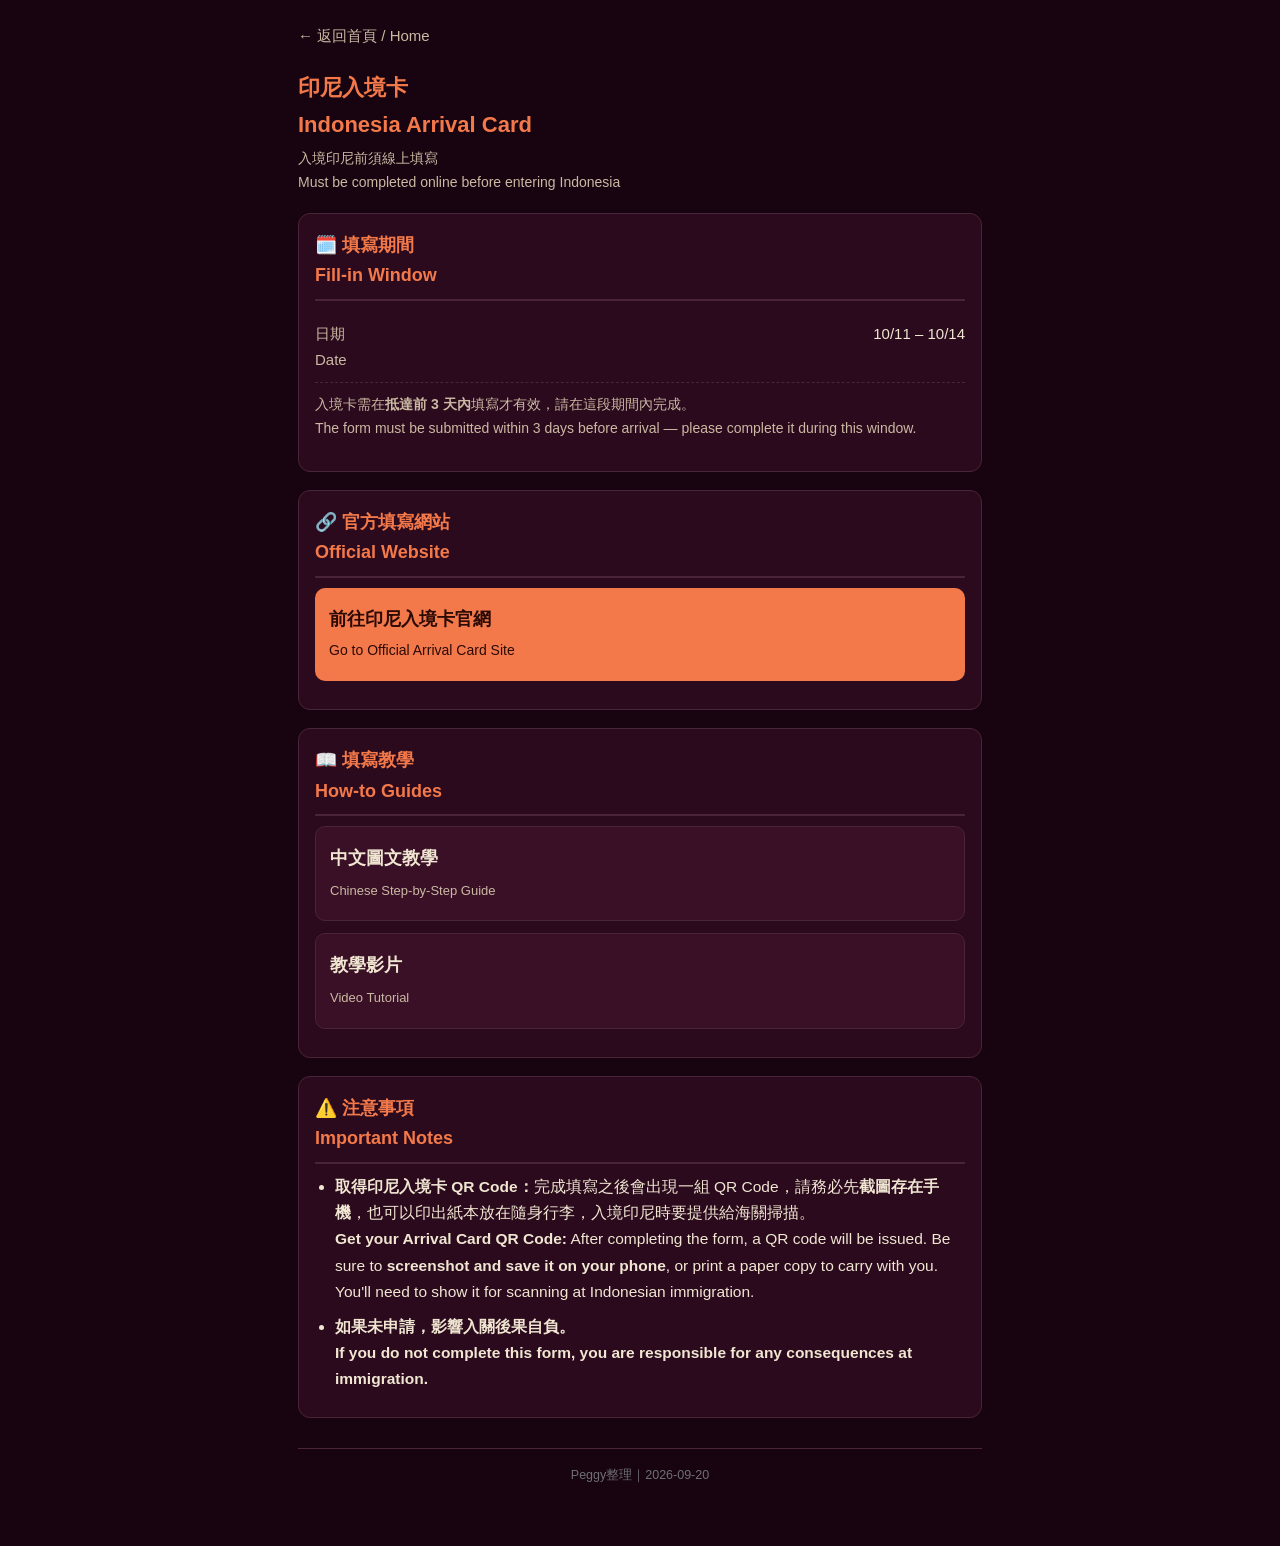
==== arrival-card.html @ 00fba7dc "Add files via upload" ====
<!DOCTYPE html>
<html lang="zh-Hant">
<head>
<meta charset="UTF-8">
<meta name="viewport" content="width=device-width, initial-scale=1, viewport-fit=cover">
<title>印尼入境卡 Arrival Card｜Tainan City FC</title>
<meta name="theme-color" content="#170410">
<link rel="manifest" href="manifest.json">
<link rel="apple-touch-icon" href="icons/icon-180.png">
<link rel="icon" href="icons/icon-32.png">
<link rel="stylesheet" href="styles.css">
</head>
<body>
<div class="container">
  <a class="back-link" href="index.html">返回首頁 / Home</a>
  <div class="page-title">印尼入境卡<br>Indonesia Arrival Card</div>
  <div class="page-sub">入境印尼前須線上填寫<br>Must be completed online before entering Indonesia</div>

  <div class="card">
    <h2>🗓️ 填寫期間<br>Fill-in Window</h2>
    <div class="flight-row"><div class="flabel">日期<br>Date</div><div class="fval">10/11 – 10/14</div></div>
    <p style="font-size:14px;color:var(--text-dim);margin-top:10px;">
      入境卡需在<b>抵達前 3 天內</b>填寫才有效，請在這段期間內完成。<br>
      The form must be submitted within 3 days before arrival — please complete it during this window.
    </p>
  </div>

  <div class="card">
    <h2>🔗 官方填寫網站<br>Official Website</h2>
    <a class="btn btn-primary" href="https://allindonesia.imigrasi.go.id/" target="_blank" rel="noopener">
      前往印尼入境卡官網<br><span style="font-size:14px;font-weight:400;">Go to Official Arrival Card Site</span>
    </a>
  </div>

  <div class="card">
    <h2>📖 填寫教學<br>How-to Guides</h2>
    <a class="btn btn-secondary" href="https://ianchen.life/indonesia-arrival-card/" target="_blank" rel="noopener">
      中文圖文教學<br><span style="font-size:13px;font-weight:400;color:var(--text-dim);">Chinese Step-by-Step Guide</span>
    </a>
    <a class="btn btn-secondary" href="https://www.youtube.com/watch?v=jlGn-RZM89Q" target="_blank" rel="noopener">
      教學影片<br><span style="font-size:13px;font-weight:400;color:var(--text-dim);">Video Tutorial</span>
    </a>
  </div>

  <div class="card">
    <h2>⚠️ 注意事項<br>Important Notes</h2>
    <ul class="notice-list">
      <li><b>取得印尼入境卡 QR Code：</b>完成填寫之後會出現一組 QR Code，請務必先<b>截圖存在手機</b>，也可以印出紙本放在隨身行李，入境印尼時要提供給海關掃描。<br>
        <b>Get your Arrival Card QR Code:</b> After completing the form, a QR code will be issued. Be sure to <b>screenshot and save it on your phone</b>, or print a paper copy to carry with you. You'll need to show it for scanning at Indonesian immigration.</li>
      <li><b>如果未申請，影響入關後果自負。</b><br>
        <b>If you do not complete this form, you are responsible for any consequences at immigration.</b></li>
    </ul>
  </div>

  <div class="footer-note">Peggy整理｜2026-09-20</div>
</div>

<script>
if ('serviceWorker' in navigator) {
  window.addEventListener('load', () => {
    navigator.serviceWorker.register('sw.js').catch(()=>{});
  });
}
</script>
</body>
</html>
---- styles.css ----
:root {
  --bg: #170410;
  --bg-panel: #2a0a1c;
  --bg-panel-2: #391026;
  --maroon: #46082f;
  --maroon-bright: #6a0f42;
  --gold: #f3794a;
  --text: #f0e6d2;
  --text-dim: #cbb9a3;
  --line: #4a2438;
  --success: #3f8f5f;
}

* { box-sizing: border-box; }

html, body {
  margin: 0;
  padding: 0;
  background: var(--bg);
  color: var(--text);
  font-family: "Noto Sans TC", "PingFang TC", "Microsoft JhengHei", -apple-system, BlinkMacSystemFont, sans-serif;
  font-size: 17px;
  line-height: 1.7;
  -webkit-text-size-adjust: 100%;
}

a { color: var(--gold); }

.container {
  max-width: 720px;
  margin: 0 auto;
  padding: 20px 18px 60px;
}

/* ---------- Header / Brand ---------- */
.brand-header {
  text-align: center;
  padding: 28px 16px 22px;
  background: linear-gradient(180deg, var(--maroon-bright) 0%, var(--bg) 100%);
  border-bottom: 4px solid var(--gold);
}
.brand-header .badge {
  font-size: 13px;
  letter-spacing: 2px;
  color: var(--gold);
  text-transform: uppercase;
  margin-bottom: 6px;
}
.brand-header h1 {
  font-size: 26px;
  margin: 4px 0 6px;
  font-weight: 900;
  letter-spacing: 1px;
}
.brand-header .sub {
  font-size: 15px;
  color: var(--text-dim);
}

/* ---------- Nav cards ---------- */
.nav-grid {
  display: grid;
  grid-template-columns: 1fr;
  gap: 14px;
  margin-top: 22px;
}
.nav-card {
  display: flex;
  align-items: center;
  gap: 16px;
  background: var(--bg-panel);
  border: 1px solid var(--line);
  border-left: 6px solid var(--gold);
  border-radius: 10px;
  padding: 18px 16px;
  text-decoration: none;
  color: var(--text);
  transition: background 0.15s ease;
}
.nav-card:active { background: var(--bg-panel-2); }
.nav-card .icon { font-size: 30px; flex-shrink: 0; }
.nav-card .label { font-size: 19px; font-weight: 700; }
.nav-card .desc { font-size: 14px; color: var(--text-dim); margin-top: 2px; }

/* ---------- Section titles ---------- */
.page-title {
  font-size: 22px;
  font-weight: 900;
  margin: 4px 0 4px;
  color: var(--gold);
}
.page-sub { color: var(--text-dim); font-size: 14px; margin-bottom: 18px; }

.back-link {
  display: inline-block;
  margin-bottom: 16px;
  color: var(--text-dim);
  text-decoration: none;
  font-size: 15px;
}
.back-link:before { content: "← "; }

/* ---------- Roster list ---------- */
.search-box {
  width: 100%;
  padding: 14px 14px;
  font-size: 17px;
  border-radius: 8px;
  border: 1px solid var(--line);
  background: var(--bg-panel);
  color: var(--text);
  margin-bottom: 16px;
}
.search-box::placeholder { color: #8a8a8e; }

.roster-list {
  display: flex;
  flex-direction: column;
  gap: 10px;
}
.roster-item {
  display: flex;
  justify-content: space-between;
  align-items: center;
  background: var(--bg-panel);
  border: 1px solid var(--line);
  border-radius: 10px;
  padding: 14px 16px;
  cursor: pointer;
}
.roster-item:active { background: var(--bg-panel-2); }
.roster-item .name { font-size: 18px; font-weight: 700; }
.roster-item .role { font-size: 13px; color: var(--gold); margin-bottom: 2px; }
.roster-item .arrow { color: var(--text-dim); font-size: 20px; }
.roster-item.missing { opacity: 0.55; }
.roster-item.missing .arrow { color: #8a8a8e; }

/* ---------- Ticket viewer ---------- */
.ticket-panel {
  background: var(--bg-panel);
  border: 1px solid var(--line);
  border-radius: 12px;
  padding: 22px 18px;
  text-align: center;
  margin-top: 6px;
}
.ticket-panel .name { font-size: 22px; font-weight: 900; margin-bottom: 4px; }
.ticket-panel .role { color: var(--gold); font-size: 14px; margin-bottom: 18px; }
.btn {
  display: inline-block;
  width: 100%;
  padding: 16px 14px;
  font-size: 18px;
  font-weight: 700;
  border-radius: 10px;
  border: none;
  text-decoration: none;
  margin-bottom: 12px;
  cursor: pointer;
}
.btn-primary { background: var(--gold); color: #2b0a05; }
.btn-secondary { background: var(--bg-panel-2); color: var(--text); border: 1px solid var(--line); }
.no-ticket-note {
  background: #3a2a10;
  border: 1px solid #6b4c17;
  color: #f0d79a;
  border-radius: 8px;
  padding: 14px;
  font-size: 15px;
}

/* ---------- Tables ---------- */
.card {
  background: var(--bg-panel);
  border: 1px solid var(--line);
  border-radius: 12px;
  padding: 16px 16px;
  margin-bottom: 18px;
}
.card h2 {
  font-size: 18px;
  color: var(--gold);
  margin: 0 0 10px;
  border-bottom: 2px solid var(--line);
  padding-bottom: 8px;
}
.flight-row {
  display: flex;
  justify-content: space-between;
  gap: 10px;
  padding: 10px 0;
  border-bottom: 1px dashed var(--line);
  font-size: 15px;
}
.flight-row:last-child { border-bottom: none; }
.flight-row .flabel { color: var(--text-dim); flex-shrink: 0; width: 92px; }
.flight-row .fval { text-align: right; flex: 1; }

table.simple {
  width: 100%;
  border-collapse: collapse;
  font-size: 14.5px;
}
table.simple th, table.simple td {
  border-bottom: 1px solid var(--line);
  padding: 8px 6px;
  text-align: left;
}
table.simple th {
  color: var(--gold);
  font-size: 13px;
  text-transform: uppercase;
}
table.simple .highlight { color: var(--gold); font-weight: 700; }

.tag {
  display: inline-block;
  background: var(--maroon);
  color: #fff;
  font-size: 12px;
  padding: 3px 9px;
  border-radius: 20px;
  margin-left: 6px;
}

ul.notice-list { margin: 0; padding-left: 20px; }
ul.notice-list li { margin-bottom: 8px; font-size: 15.5px; }

.footer-note {
  text-align: center;
  color: #6f6f74;
  font-size: 12.5px;
  margin-top: 30px;
  padding-top: 16px;
  border-top: 1px solid var(--line);
}

@media (min-width: 640px) {
  body { font-size: 18px; }
  .brand-header h1 { font-size: 30px; }
}
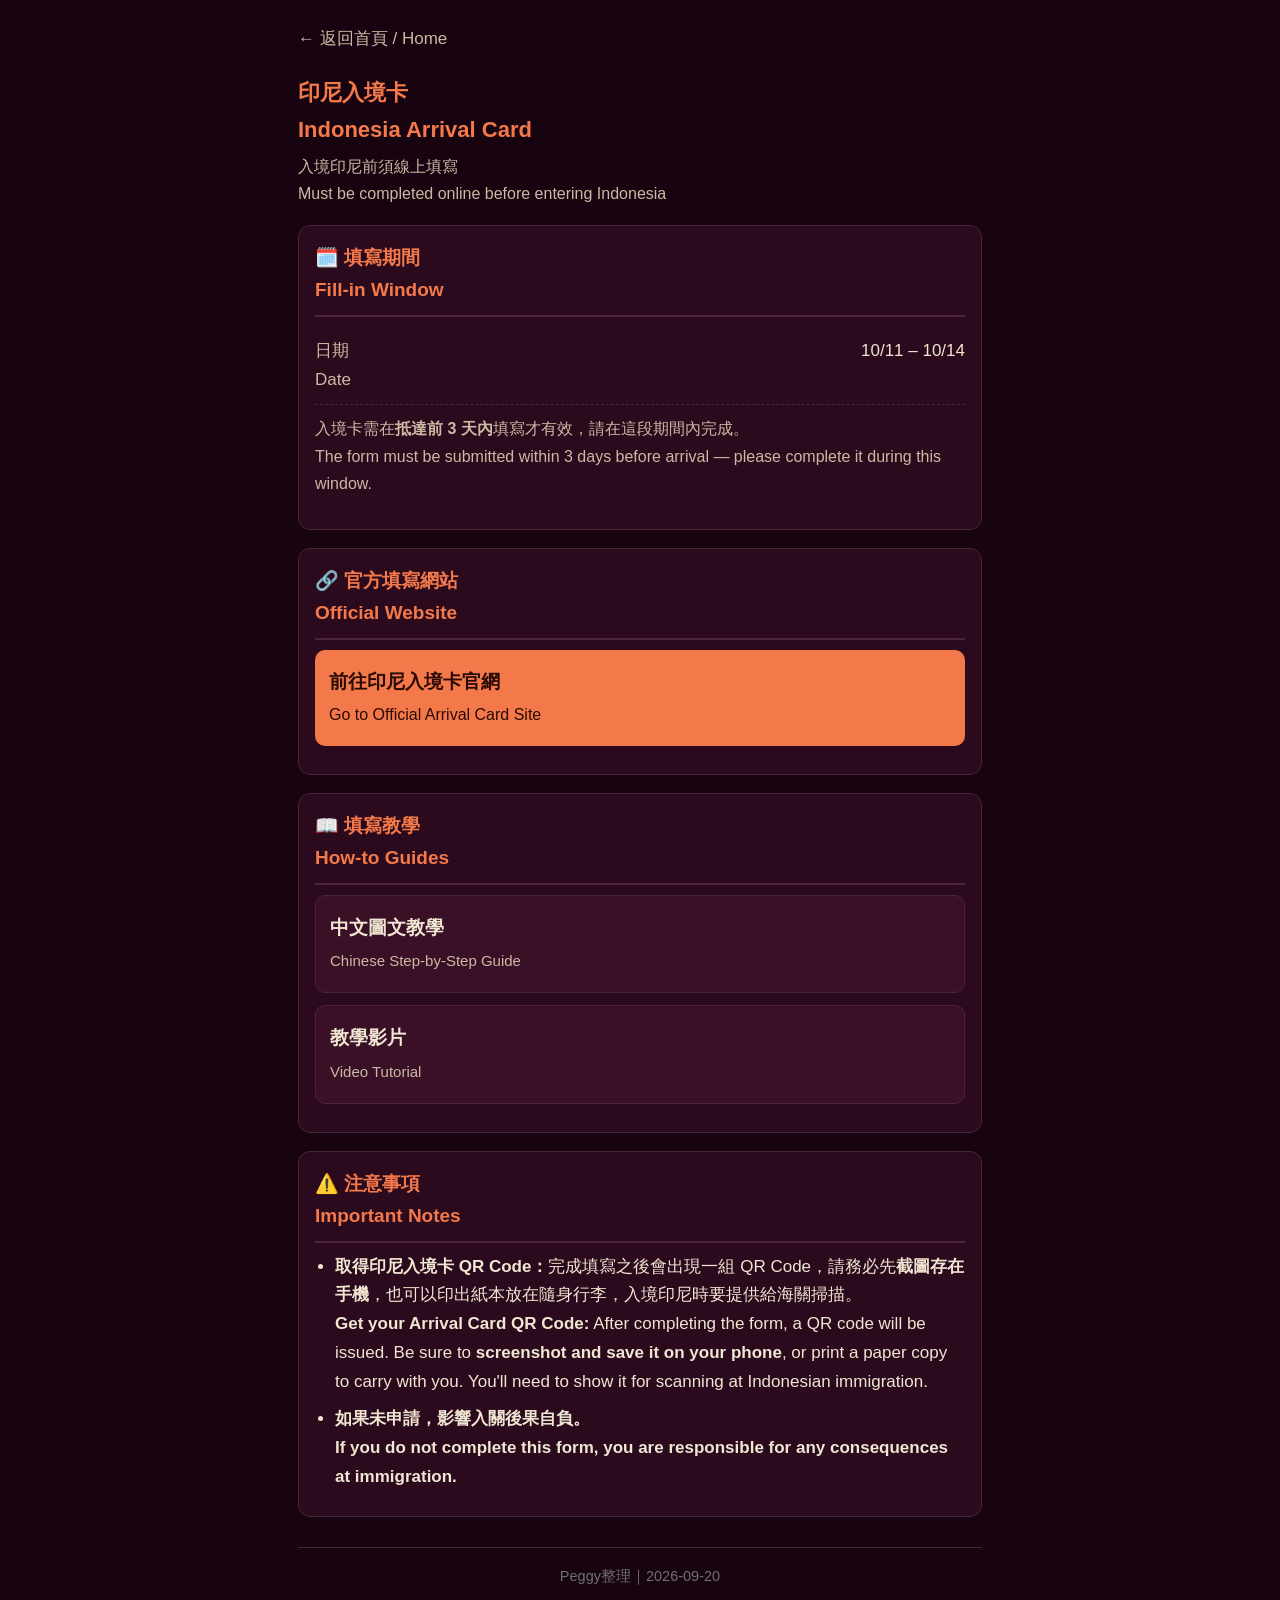
==== commit 93c778b3: "Add files via upload" ====
--- a/arrival-card.html
+++ b/arrival-card.html
@@ -19,7 +19,7 @@
   <div class="card">
     <h2>🗓️ 填寫期間<br>Fill-in Window</h2>
     <div class="flight-row"><div class="flabel">日期<br>Date</div><div class="fval">10/11 – 10/14</div></div>
-    <p style="font-size:14px;color:var(--text-dim);margin-top:10px;">
+    <p style="font-size:16px;color:var(--text-dim);margin-top:10px;">
       入境卡需在<b>抵達前 3 天內</b>填寫才有效，請在這段期間內完成。<br>
       The form must be submitted within 3 days before arrival — please complete it during this window.
     </p>
@@ -28,17 +28,17 @@
   <div class="card">
     <h2>🔗 官方填寫網站<br>Official Website</h2>
     <a class="btn btn-primary" href="https://allindonesia.imigrasi.go.id/" target="_blank" rel="noopener">
-      前往印尼入境卡官網<br><span style="font-size:14px;font-weight:400;">Go to Official Arrival Card Site</span>
+      前往印尼入境卡官網<br><span style="font-size:16px;font-weight:400;">Go to Official Arrival Card Site</span>
     </a>
   </div>
 
   <div class="card">
     <h2>📖 填寫教學<br>How-to Guides</h2>
     <a class="btn btn-secondary" href="https://ianchen.life/indonesia-arrival-card/" target="_blank" rel="noopener">
-      中文圖文教學<br><span style="font-size:13px;font-weight:400;color:var(--text-dim);">Chinese Step-by-Step Guide</span>
+      中文圖文教學<br><span style="font-size:15px;font-weight:400;color:var(--text-dim);">Chinese Step-by-Step Guide</span>
     </a>
     <a class="btn btn-secondary" href="https://www.youtube.com/watch?v=jlGn-RZM89Q" target="_blank" rel="noopener">
-      教學影片<br><span style="font-size:13px;font-weight:400;color:var(--text-dim);">Video Tutorial</span>
+      教學影片<br><span style="font-size:15px;font-weight:400;color:var(--text-dim);">Video Tutorial</span>
     </a>
   </div>
 
--- a/styles.css
+++ b/styles.css
@@ -19,7 +19,7 @@
   background: var(--bg);
   color: var(--text);
   font-family: "Noto Sans TC", "PingFang TC", "Microsoft JhengHei", -apple-system, BlinkMacSystemFont, sans-serif;
-  font-size: 17px;
+  font-size: 18px;
   line-height: 1.7;
   -webkit-text-size-adjust: 100%;
 }
@@ -40,7 +40,7 @@
   border-bottom: 4px solid var(--gold);
 }
 .brand-header .badge {
-  font-size: 13px;
+  font-size: 15px;
   letter-spacing: 2px;
   color: var(--gold);
   text-transform: uppercase;
@@ -53,7 +53,7 @@
   letter-spacing: 1px;
 }
 .brand-header .sub {
-  font-size: 15px;
+  font-size: 17px;
   color: var(--text-dim);
 }
 
@@ -79,8 +79,8 @@
 }
 .nav-card:active { background: var(--bg-panel-2); }
 .nav-card .icon { font-size: 30px; flex-shrink: 0; }
-.nav-card .label { font-size: 19px; font-weight: 700; }
-.nav-card .desc { font-size: 14px; color: var(--text-dim); margin-top: 2px; }
+.nav-card .label { font-size: 21px; font-weight: 700; }
+.nav-card .desc { font-size: 16px; color: var(--text-dim); margin-top: 2px; }
 
 /* ---------- Section titles ---------- */
 .page-title {
@@ -89,14 +89,14 @@
   margin: 4px 0 4px;
   color: var(--gold);
 }
-.page-sub { color: var(--text-dim); font-size: 14px; margin-bottom: 18px; }
+.page-sub { color: var(--text-dim); font-size: 16px; margin-bottom: 18px; }
 
 .back-link {
   display: inline-block;
   margin-bottom: 16px;
   color: var(--text-dim);
   text-decoration: none;
-  font-size: 15px;
+  font-size: 17px;
 }
 .back-link:before { content: "← "; }
 
@@ -104,7 +104,7 @@
 .search-box {
   width: 100%;
   padding: 14px 14px;
-  font-size: 17px;
+  font-size: 18px;
   border-radius: 8px;
   border: 1px solid var(--line);
   background: var(--bg-panel);
@@ -129,8 +129,8 @@
   cursor: pointer;
 }
 .roster-item:active { background: var(--bg-panel-2); }
-.roster-item .name { font-size: 18px; font-weight: 700; }
-.roster-item .role { font-size: 13px; color: var(--gold); margin-bottom: 2px; }
+.roster-item .name { font-size: 19px; font-weight: 700; }
+.roster-item .role { font-size: 15px; color: var(--gold); margin-bottom: 2px; }
 .roster-item .arrow { color: var(--text-dim); font-size: 20px; }
 .roster-item.missing { opacity: 0.55; }
 .roster-item.missing .arrow { color: #8a8a8e; }
@@ -145,12 +145,12 @@
   margin-top: 6px;
 }
 .ticket-panel .name { font-size: 22px; font-weight: 900; margin-bottom: 4px; }
-.ticket-panel .role { color: var(--gold); font-size: 14px; margin-bottom: 18px; }
+.ticket-panel .role { color: var(--gold); font-size: 16px; margin-bottom: 18px; }
 .btn {
   display: inline-block;
   width: 100%;
   padding: 16px 14px;
-  font-size: 18px;
+  font-size: 19px;
   font-weight: 700;
   border-radius: 10px;
   border: none;
@@ -166,7 +166,7 @@
   color: #f0d79a;
   border-radius: 8px;
   padding: 14px;
-  font-size: 15px;
+  font-size: 17px;
 }
 
 /* ---------- Tables ---------- */
@@ -178,7 +178,7 @@
   margin-bottom: 18px;
 }
 .card h2 {
-  font-size: 18px;
+  font-size: 19px;
   color: var(--gold);
   margin: 0 0 10px;
   border-bottom: 2px solid var(--line);
@@ -190,7 +190,7 @@
   gap: 10px;
   padding: 10px 0;
   border-bottom: 1px dashed var(--line);
-  font-size: 15px;
+  font-size: 17px;
 }
 .flight-row:last-child { border-bottom: none; }
 .flight-row .flabel { color: var(--text-dim); flex-shrink: 0; width: 92px; }
@@ -199,7 +199,7 @@
 table.simple {
   width: 100%;
   border-collapse: collapse;
-  font-size: 14.5px;
+  font-size: 16px;
 }
 table.simple th, table.simple td {
   border-bottom: 1px solid var(--line);
@@ -208,7 +208,7 @@
 }
 table.simple th {
   color: var(--gold);
-  font-size: 13px;
+  font-size: 15px;
   text-transform: uppercase;
 }
 table.simple .highlight { color: var(--gold); font-weight: 700; }
@@ -217,25 +217,29 @@
   display: inline-block;
   background: var(--maroon);
   color: #fff;
-  font-size: 12px;
+  font-size: 15px;
   padding: 3px 9px;
   border-radius: 20px;
   margin-left: 6px;
 }
 
 ul.notice-list { margin: 0; padding-left: 20px; }
-ul.notice-list li { margin-bottom: 8px; font-size: 15.5px; }
+ul.notice-list li { margin-bottom: 8px; font-size: 17px; }
 
 .footer-note {
   text-align: center;
   color: #6f6f74;
-  font-size: 12.5px;
+  font-size: 14.5px;
   margin-top: 30px;
   padding-top: 16px;
   border-top: 1px solid var(--line);
 }
 
 @media (min-width: 640px) {
-  body { font-size: 18px; }
+  body { font-size: 20px; }
   .brand-header h1 { font-size: 30px; }
 }
+
+/* 字體放大後的版面保護 */
+.card { overflow-x: auto; }
+table.simple th, table.simple td { word-break: break-word; }
